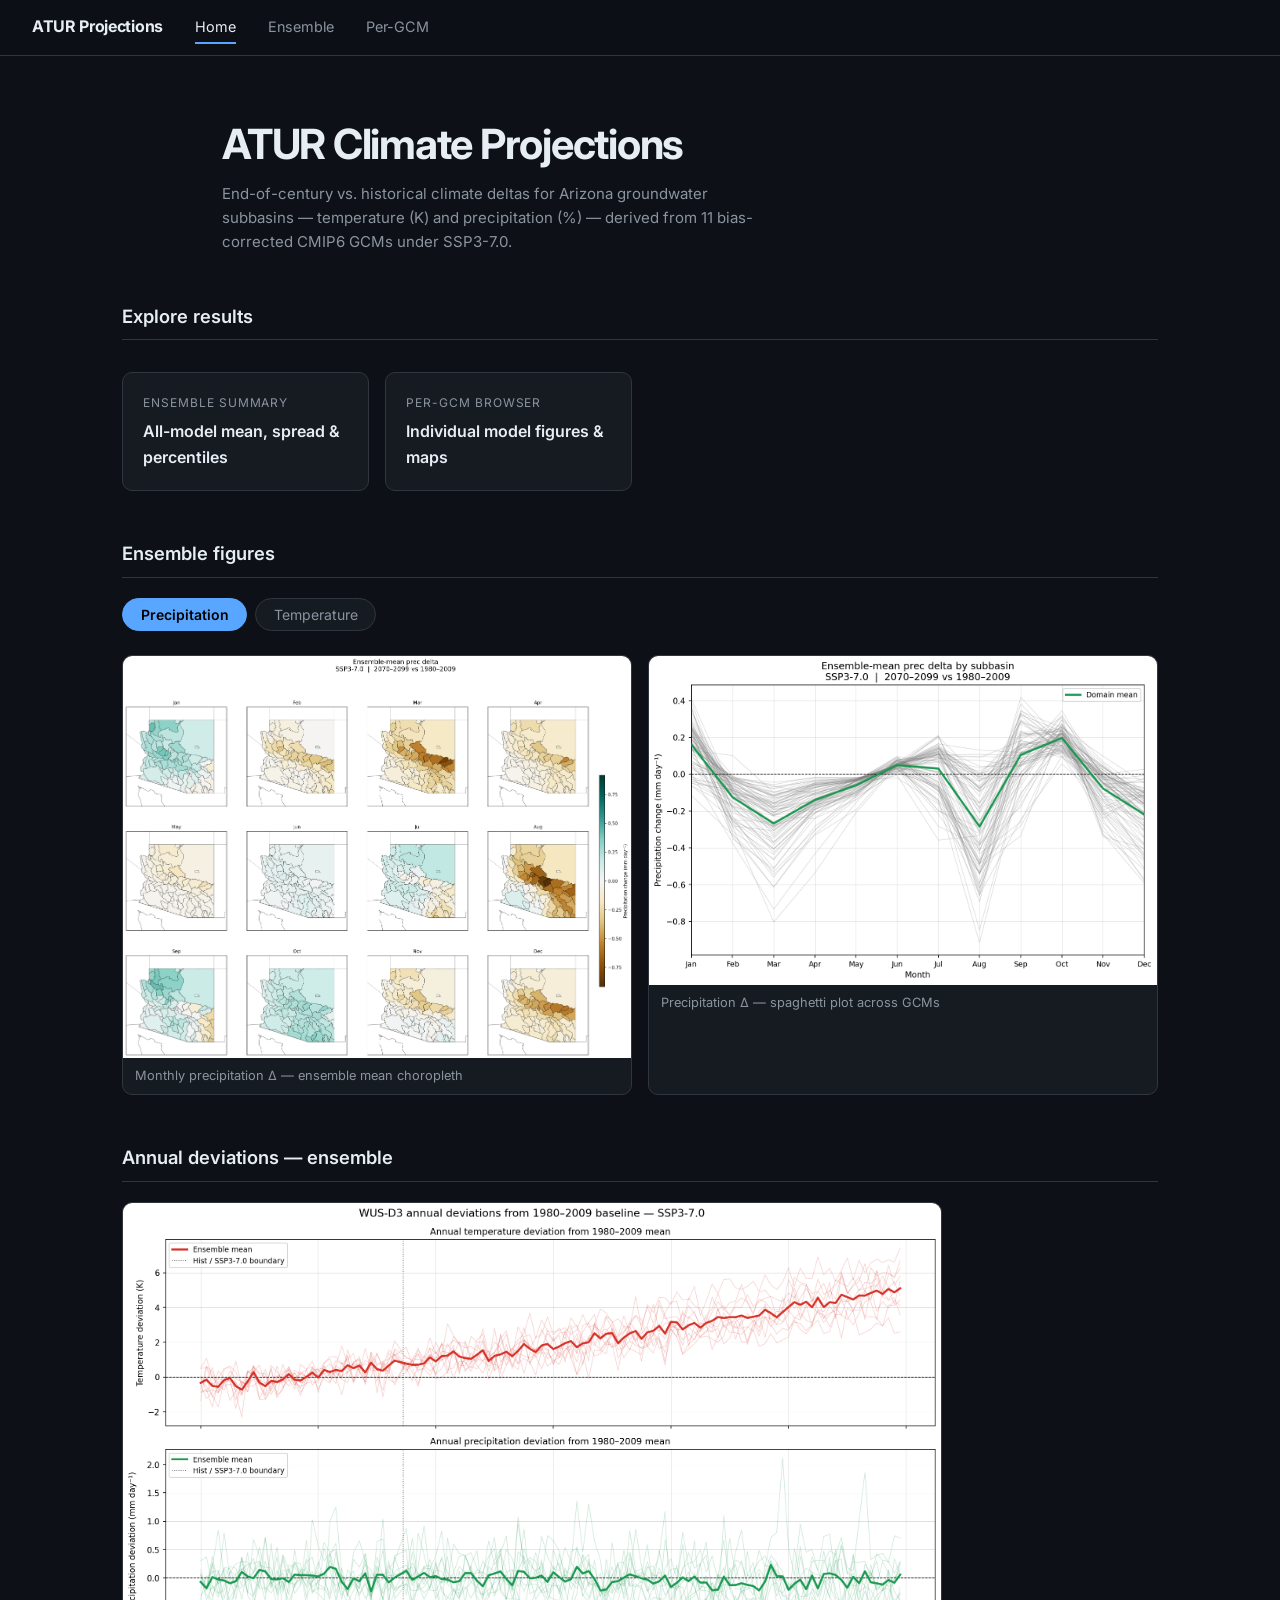
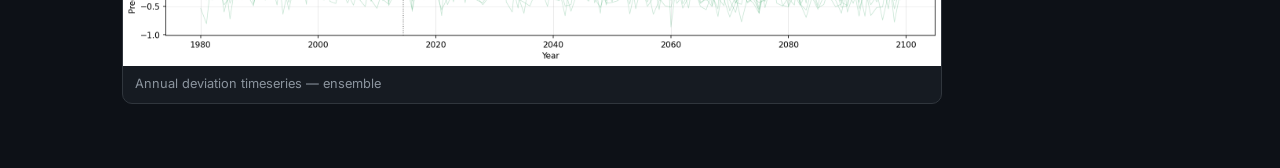
==== index.html @ 48de9558 "Move website root" ====
<!DOCTYPE html>
<html lang="en">
<head>
  <meta charset="UTF-8"/>
  <meta name="viewport" content="width=device-width, initial-scale=1.0"/>
  <title>ATUR Climate Projections</title>
  <link rel="stylesheet" href="styles.css"/>
</head>
<body>
<nav>
  <a class="brand" href="index.html">ATUR Projections</a>
  <a href="index.html" class="active">Home</a>
  <a href="ensemble.html">Ensemble</a>
  <a href="gcm.html">Per-GCM</a>
</nav>

<div class="hero">
  <h1>ATUR Climate Projections</h1>
  <p>End-of-century vs. historical climate deltas for Arizona groundwater subbasins — temperature (K) and precipitation (%) — derived from 11 bias-corrected CMIP6 GCMs under SSP3-7.0.</p>
</div>

<div class="container">
  <div class="section-title">Explore results</div>
  <div class="card-grid">
    <div class="card">
      <a href="ensemble.html">
        <div class="card-label">Ensemble summary</div>
        <h3>All-model mean, spread &amp; percentiles</h3>
      </a>
    </div>
    <div class="card">
      <a href="gcm.html">
        <div class="card-label">Per-GCM browser</div>
        <h3>Individual model figures &amp; maps</h3>
      </a>
    </div>
  </div>

  <div class="section-title" style="margin-top:3rem;">Ensemble figures</div>

  <div class="tabs">
    <button class="tab-btn active" data-tab="prec">Precipitation</button>
    <button class="tab-btn" data-tab="temp">Temperature</button>
  </div>

  <div id="tab-prec" class="tab-panel active">
    <div class="fig-row">
      <div class="fig-wrap">
        <img src="../results/figures/ensemble_prec_delta_all_months.png" alt="Ensemble precip delta all months"/>
        <div class="fig-caption">Monthly precipitation Δ — ensemble mean choropleth</div>
      </div>
      <div class="fig-wrap">
        <img src="../results/figures/ensemble_prec_delta_spaghetti.png" alt="Ensemble precip spaghetti"/>
        <div class="fig-caption">Precipitation Δ — spaghetti plot across GCMs</div>
      </div>
    </div>
  </div>

  <div id="tab-temp" class="tab-panel">
    <div class="fig-row">
      <div class="fig-wrap">
        <img src="../results/figures/ensemble_t2_delta_all_months.png" alt="Ensemble temperature delta all months"/>
        <div class="fig-caption">Monthly temperature Δ — ensemble mean choropleth</div>
      </div>
      <div class="fig-wrap">
        <img src="../results/figures/ensemble_t2_delta_spaghetti.png" alt="Ensemble temperature spaghetti"/>
        <div class="fig-caption">Temperature Δ — spaghetti plot across GCMs</div>
      </div>
    </div>
  </div>

  <div class="section-title" style="margin-top:3rem;">Annual deviations — ensemble</div>
  <div class="fig-wrap" style="max-width:820px;">
    <img src="../results/figures/timeseries_annual_deviations.png" alt="Annual deviations timeseries"/>
    <div class="fig-caption">Annual deviation timeseries — ensemble</div>
  </div>
</div>

<script>
document.querySelectorAll('.tab-btn').forEach(btn => {
  btn.addEventListener('click', () => {
    document.querySelectorAll('.tab-btn').forEach(b => b.classList.remove('active'));
    document.querySelectorAll('.tab-panel').forEach(p => p.classList.remove('active'));
    btn.classList.add('active');
    document.getElementById('tab-' + btn.dataset.tab).classList.add('active');
  });
});
</script>
</body>
</html>
---- styles.css ----
@import url('https://fonts.googleapis.com/css2?family=Inter:wght@300;400;500;600;700&display=swap');

*, *::before, *::after { box-sizing: border-box; margin: 0; padding: 0; }

:root {
  --bg:        #0d1117;
  --surface:   #161b22;
  --border:    #30363d;
  --text:      #e6edf3;
  --muted:     #8b949e;
  --prec:      #38bdf8;
  --temp:      #fb923c;
  --accent:    #58a6ff;
  --radius:    10px;
  --shadow:    0 4px 24px rgba(0,0,0,.45);
}

html { scroll-behavior: smooth; }

body {
  font-family: 'Inter', sans-serif;
  background: var(--bg);
  color: var(--text);
  min-height: 100vh;
  font-size: 15px;
  line-height: 1.6;
}

/* ── Nav ── */
nav {
  position: sticky; top: 0;
  background: rgba(13,17,23,.88);
  backdrop-filter: blur(12px);
  border-bottom: 1px solid var(--border);
  z-index: 100;
  display: flex; align-items: center;
  padding: 0 2rem;
  height: 56px;
  gap: 2rem;
}
nav .brand {
  font-weight: 700; font-size: 1rem;
  color: var(--text); text-decoration: none;
  letter-spacing: -.02em;
}
nav a {
  color: var(--muted); text-decoration: none;
  font-size: .9rem; padding: .25rem 0;
  border-bottom: 2px solid transparent;
  transition: color .2s, border-color .2s;
}
nav a:hover, nav a.active {
  color: var(--text);
  border-bottom-color: var(--accent);
}

/* ── Hero ── */
.hero {
  padding: 4rem 2rem 3rem;
  max-width: 900px; margin: 0 auto;
}
.hero h1 {
  font-size: clamp(1.8rem, 4vw, 2.6rem);
  font-weight: 700; letter-spacing: -.03em;
  line-height: 1.2; margin-bottom: .75rem;
}
.hero p { color: var(--muted); max-width: 60ch; }

/* ── Containers ── */
.container { max-width: 1100px; margin: 0 auto; padding: 0 2rem 4rem; }

/* ── Cards / grid ── */
.card-grid {
  display: grid;
  grid-template-columns: repeat(auto-fill, minmax(200px, 1fr));
  gap: 1rem;
  margin-top: 2rem;
}
.card {
  background: var(--surface);
  border: 1px solid var(--border);
  border-radius: var(--radius);
  padding: 1.25rem;
  transition: border-color .2s, transform .2s, box-shadow .2s;
}
.card:hover {
  border-color: var(--accent);
  transform: translateY(-2px);
  box-shadow: var(--shadow);
}
.card a { text-decoration: none; color: inherit; display: block; }
.card .card-label {
  font-size: .75rem; text-transform: uppercase;
  letter-spacing: .08em; color: var(--muted);
  margin-bottom: .4rem;
}
.card h3 { font-size: 1rem; font-weight: 600; }

/* ── Tabs ── */
.tabs { display: flex; gap: .5rem; margin-bottom: 1.5rem; flex-wrap: wrap; }
.tab-btn {
  padding: .45rem 1.1rem;
  border: 1px solid var(--border);
  border-radius: 999px;
  background: var(--surface);
  color: var(--muted); cursor: pointer;
  font-family: inherit; font-size: .875rem;
  transition: all .2s;
}
.tab-btn:hover { color: var(--text); border-color: var(--accent); }
.tab-btn.active { background: var(--accent); border-color: var(--accent); color: #000; font-weight: 600; }
.tab-panel { display: none; }
.tab-panel.active { display: block; }

/* ── Figures ── */
.fig-group { margin-bottom: 2rem; }
.fig-group h3 { font-size: 1rem; font-weight: 600; color: var(--muted); margin-bottom: .75rem; }
.fig-row {
  display: grid;
  grid-template-columns: repeat(auto-fill, minmax(420px, 1fr));
  gap: 1rem;
}
.fig-wrap {
  background: var(--surface);
  border: 1px solid var(--border);
  border-radius: var(--radius);
  overflow: hidden;
  transition: box-shadow .2s, border-color .2s;
}
.fig-wrap:hover { border-color: var(--accent); box-shadow: var(--shadow); }
.fig-wrap img { width: 100%; height: auto; display: block; }
.fig-caption {
  padding: .5rem .75rem;
  font-size: .8rem; color: var(--muted);
}

/* ── Controls ── */
.controls {
  display: flex; flex-wrap: wrap; align-items: center;
  gap: .75rem; margin-bottom: 1.5rem;
}
.controls label { font-size: .875rem; color: var(--muted); }
select, input[type="text"] {
  background: var(--surface);
  border: 1px solid var(--border);
  border-radius: var(--radius);
  color: var(--text);
  font-family: inherit; font-size: .875rem;
  padding: .4rem .75rem;
  transition: border-color .2s;
}
select:focus, input[type="text"]:focus { outline: none; border-color: var(--accent); }
select { cursor: pointer; }

/* ── Table ── */
.table-wrap {
  overflow-x: auto;
  border: 1px solid var(--border);
  border-radius: var(--radius);
}
table {
  width: 100%; border-collapse: collapse;
  font-size: .85rem;
}
thead th {
  background: var(--surface);
  padding: .65rem 1rem;
  text-align: left;
  font-weight: 600; font-size: .8rem;
  text-transform: uppercase; letter-spacing: .06em;
  color: var(--muted);
  border-bottom: 1px solid var(--border);
  cursor: pointer; user-select: none;
  white-space: nowrap;
}
thead th:hover { color: var(--text); }
thead th .sort-arrow { margin-left: .3em; opacity: .4; }
thead th.sorted .sort-arrow { opacity: 1; color: var(--accent); }
tbody tr { border-bottom: 1px solid var(--border); transition: background .15s; }
tbody tr:last-child { border-bottom: none; }
tbody tr:hover { background: rgba(255,255,255,.03); }
tbody td { padding: .6rem 1rem; }
tbody td.num { font-variant-numeric: tabular-nums; text-align: right; }
td.pos { color: #4ade80; }
td.neg { color: #f87171; }

/* ── GCM selector ── */
#gcm-select { font-size: 1rem; padding: .55rem 1rem; min-width: 280px; }

/* ── Section heading ── */
.section-title {
  font-size: 1.15rem; font-weight: 600;
  margin-bottom: 1.25rem;
  padding-bottom: .5rem;
  border-bottom: 1px solid var(--border);
}
.badge {
  display: inline-block;
  padding: .15rem .55rem;
  border-radius: 999px;
  font-size: .75rem; font-weight: 600;
  margin-left: .5rem;
}
.badge-prec { background: rgba(56,189,248,.15); color: var(--prec); }
.badge-temp { background: rgba(251,146,60,.15); color: var(--temp); }

/* ── Responsive ── */
@media (max-width: 600px) {
  nav { gap: 1rem; padding: 0 1rem; }
  .hero { padding: 2.5rem 1rem 2rem; }
  .container { padding: 0 1rem 3rem; }
  .fig-row { grid-template-columns: 1fr; }
}
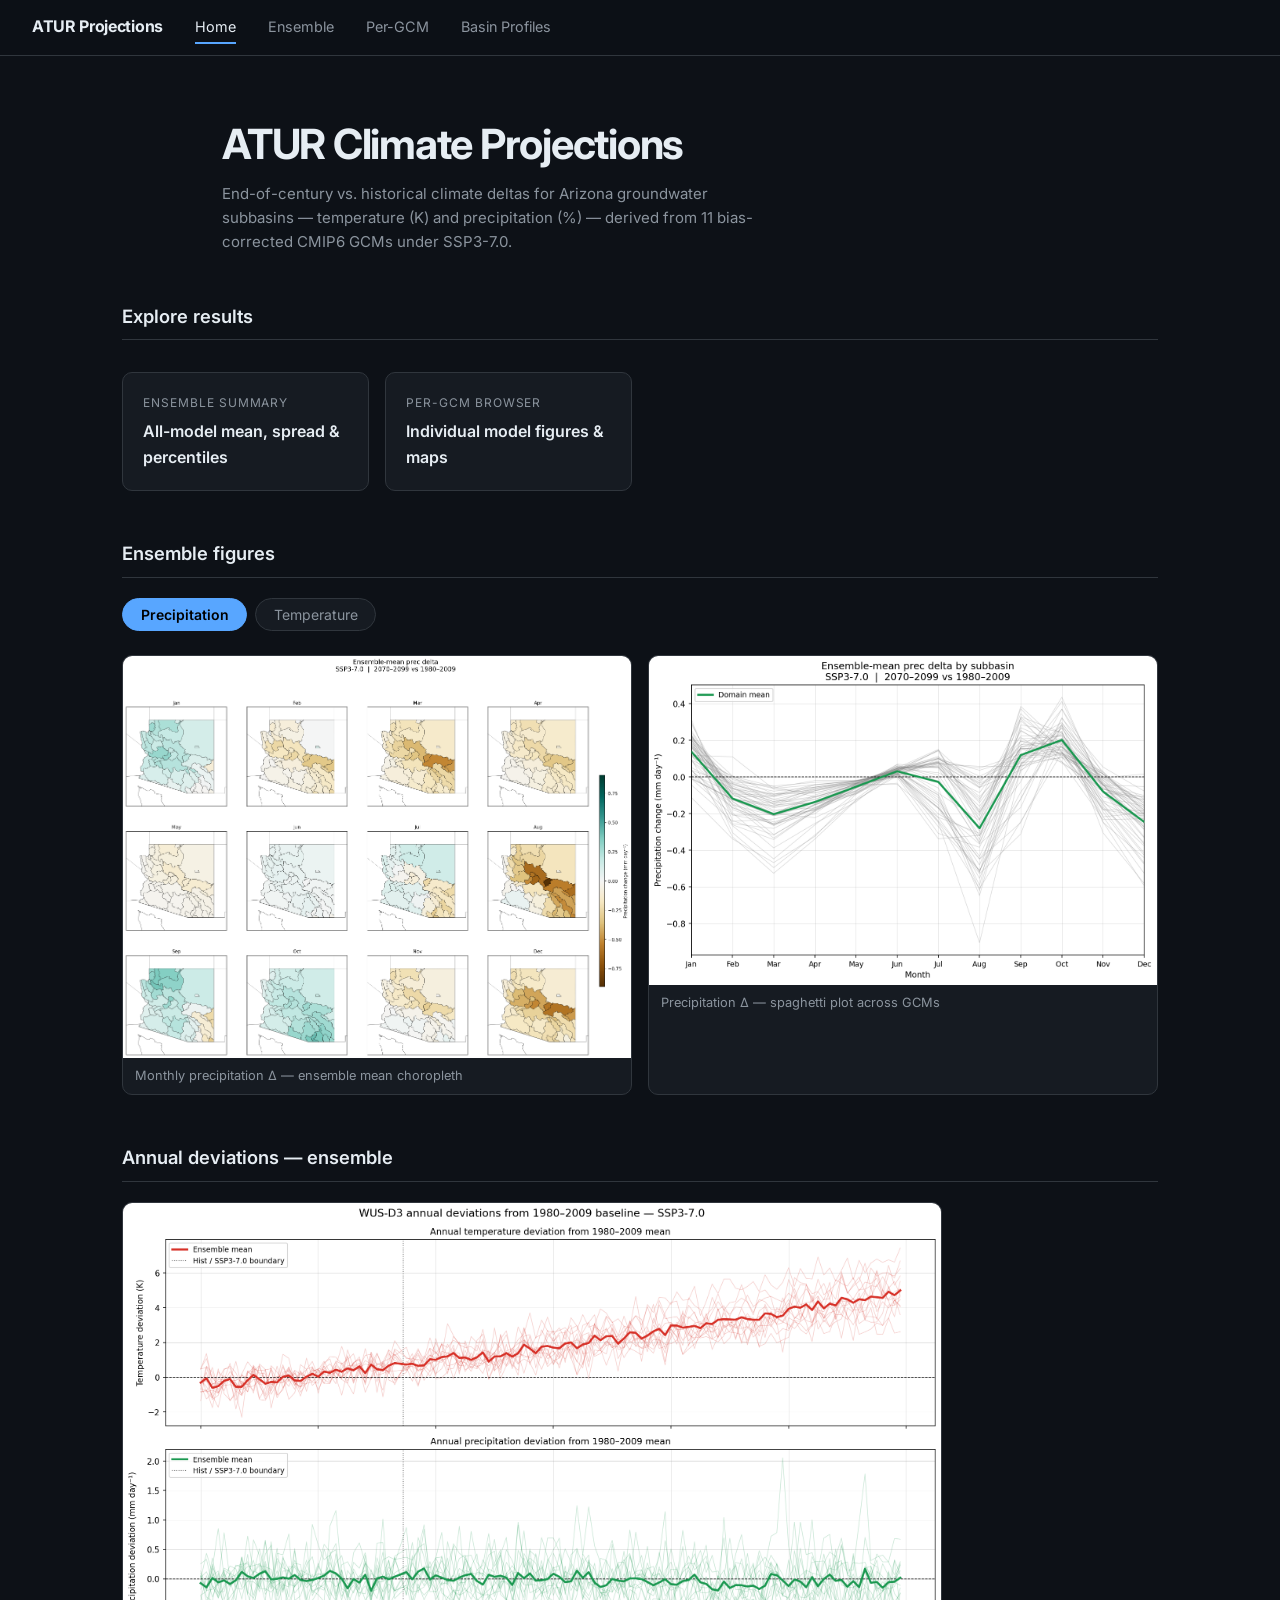
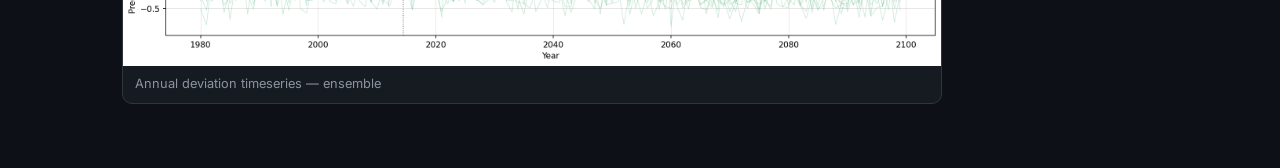
==== commit d12d9346: "Update for basin charts" ====
--- a/index.html
+++ b/index.html
@@ -12,6 +12,7 @@
   <a href="index.html" class="active">Home</a>
   <a href="ensemble.html">Ensemble</a>
   <a href="gcm.html">Per-GCM</a>
+  <a href="basins.html">Basin Profiles</a>
 </nav>
 
 <div class="hero">
@@ -46,11 +47,11 @@
   <div id="tab-prec" class="tab-panel active">
     <div class="fig-row">
       <div class="fig-wrap">
-        <img src="../results/figures/ensemble_prec_delta_all_months.png" alt="Ensemble precip delta all months"/>
+        <img src="results/figures/ensemble_prec_delta_all_months.png" alt="Ensemble precip delta all months"/>
         <div class="fig-caption">Monthly precipitation Δ — ensemble mean choropleth</div>
       </div>
       <div class="fig-wrap">
-        <img src="../results/figures/ensemble_prec_delta_spaghetti.png" alt="Ensemble precip spaghetti"/>
+        <img src="results/figures/ensemble_prec_delta_spaghetti.png" alt="Ensemble precip spaghetti"/>
         <div class="fig-caption">Precipitation Δ — spaghetti plot across GCMs</div>
       </div>
     </div>
@@ -59,11 +60,11 @@
   <div id="tab-temp" class="tab-panel">
     <div class="fig-row">
       <div class="fig-wrap">
-        <img src="../results/figures/ensemble_t2_delta_all_months.png" alt="Ensemble temperature delta all months"/>
+        <img src="results/figures/ensemble_t2_delta_all_months.png" alt="Ensemble temperature delta all months"/>
         <div class="fig-caption">Monthly temperature Δ — ensemble mean choropleth</div>
       </div>
       <div class="fig-wrap">
-        <img src="../results/figures/ensemble_t2_delta_spaghetti.png" alt="Ensemble temperature spaghetti"/>
+        <img src="results/figures/ensemble_t2_delta_spaghetti.png" alt="Ensemble temperature spaghetti"/>
         <div class="fig-caption">Temperature Δ — spaghetti plot across GCMs</div>
       </div>
     </div>
@@ -71,7 +72,7 @@
 
   <div class="section-title" style="margin-top:3rem;">Annual deviations — ensemble</div>
   <div class="fig-wrap" style="max-width:820px;">
-    <img src="../results/figures/timeseries_annual_deviations.png" alt="Annual deviations timeseries"/>
+    <img src="results/figures/timeseries_annual_deviations.png" alt="Annual deviations timeseries"/>
     <div class="fig-caption">Annual deviation timeseries — ensemble</div>
   </div>
 </div>
--- a/styles.css
+++ b/styles.css
@@ -204,6 +204,18 @@
 .badge-prec { background: rgba(56,189,248,.15); color: var(--prec); }
 .badge-temp { background: rgba(251,146,60,.15); color: var(--temp); }
 
+/* ── Basin-panel show/hide ── */
+.basin-panel { display: none; }
+.basin-panel.active { display: block; }
+
+/* ── Pending (disabled) tab ── */
+.tab-btn.tab-pending {
+  opacity: 0.4;
+  cursor: not-allowed;
+  border-style: dashed;
+}
+.tab-btn.tab-pending:hover { color: var(--muted); border-color: var(--border); }
+
 /* ── Responsive ── */
 @media (max-width: 600px) {
   nav { gap: 1rem; padding: 0 1rem; }
